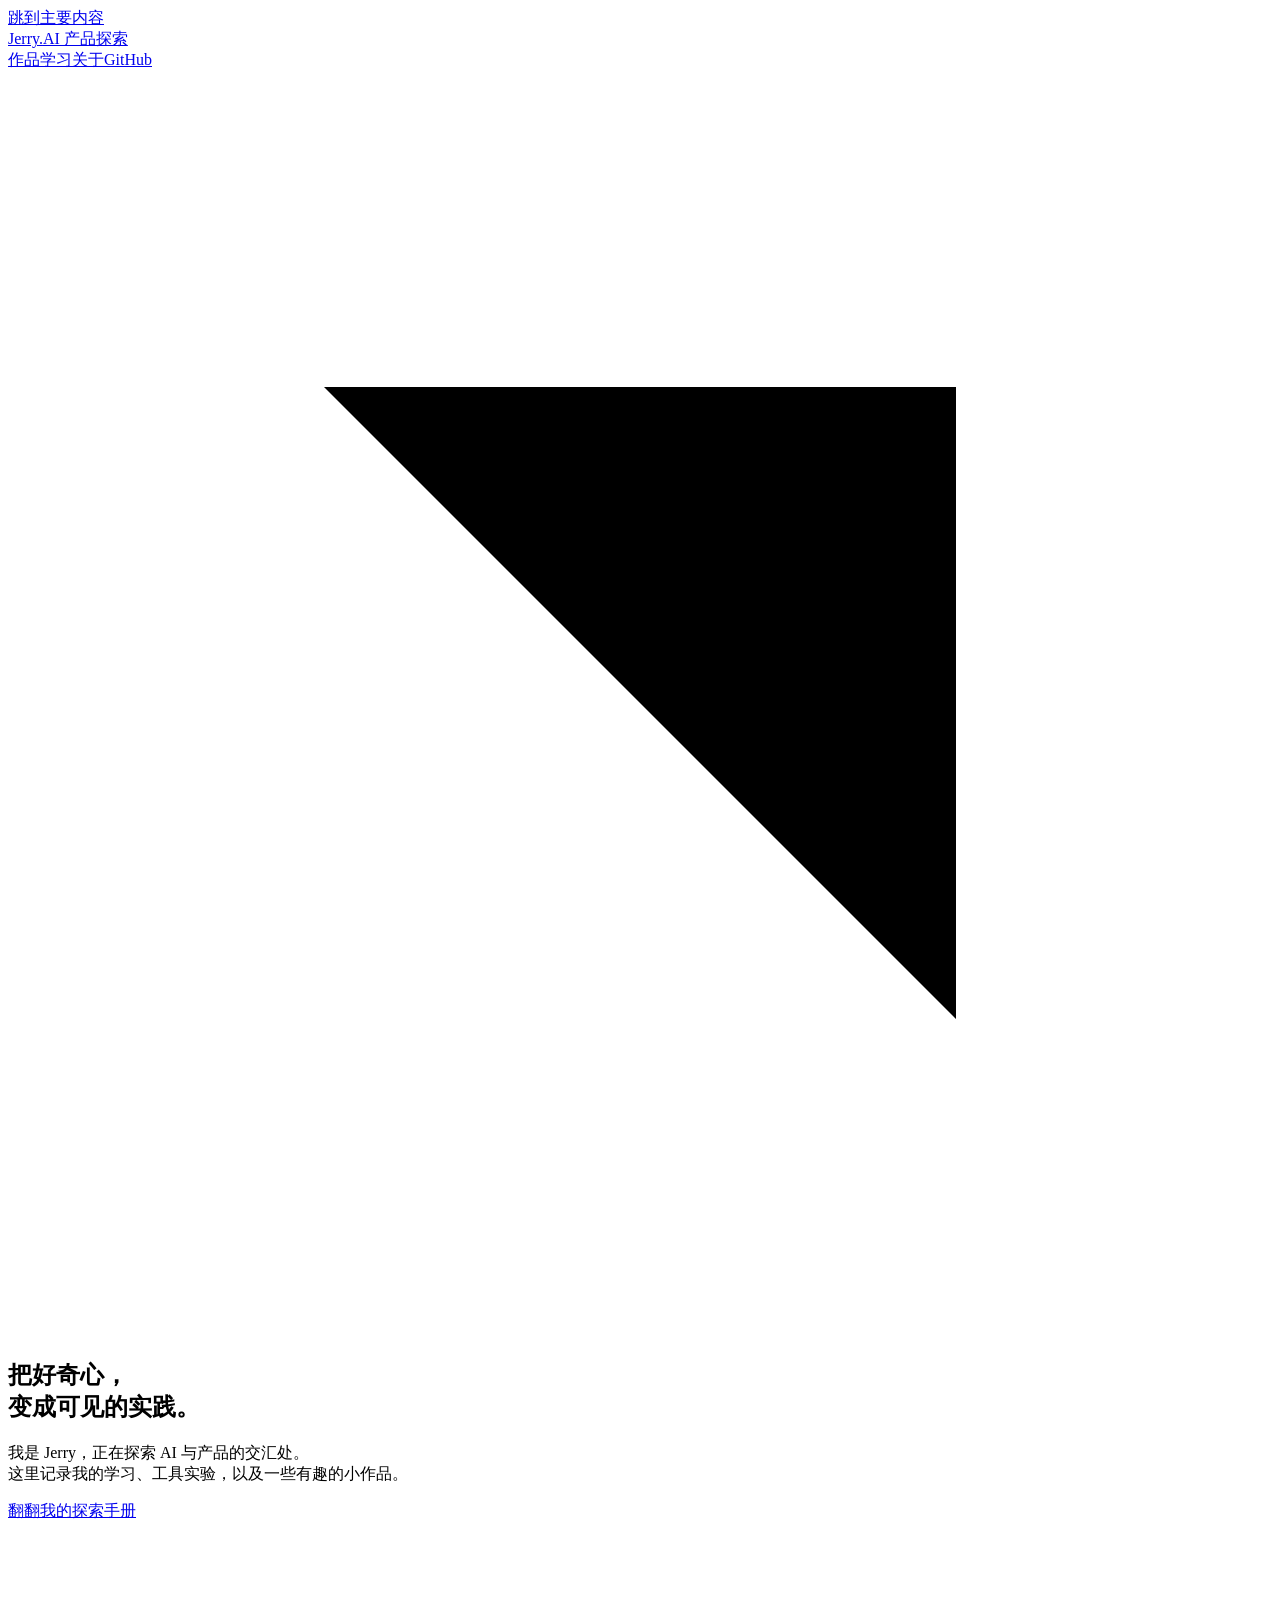
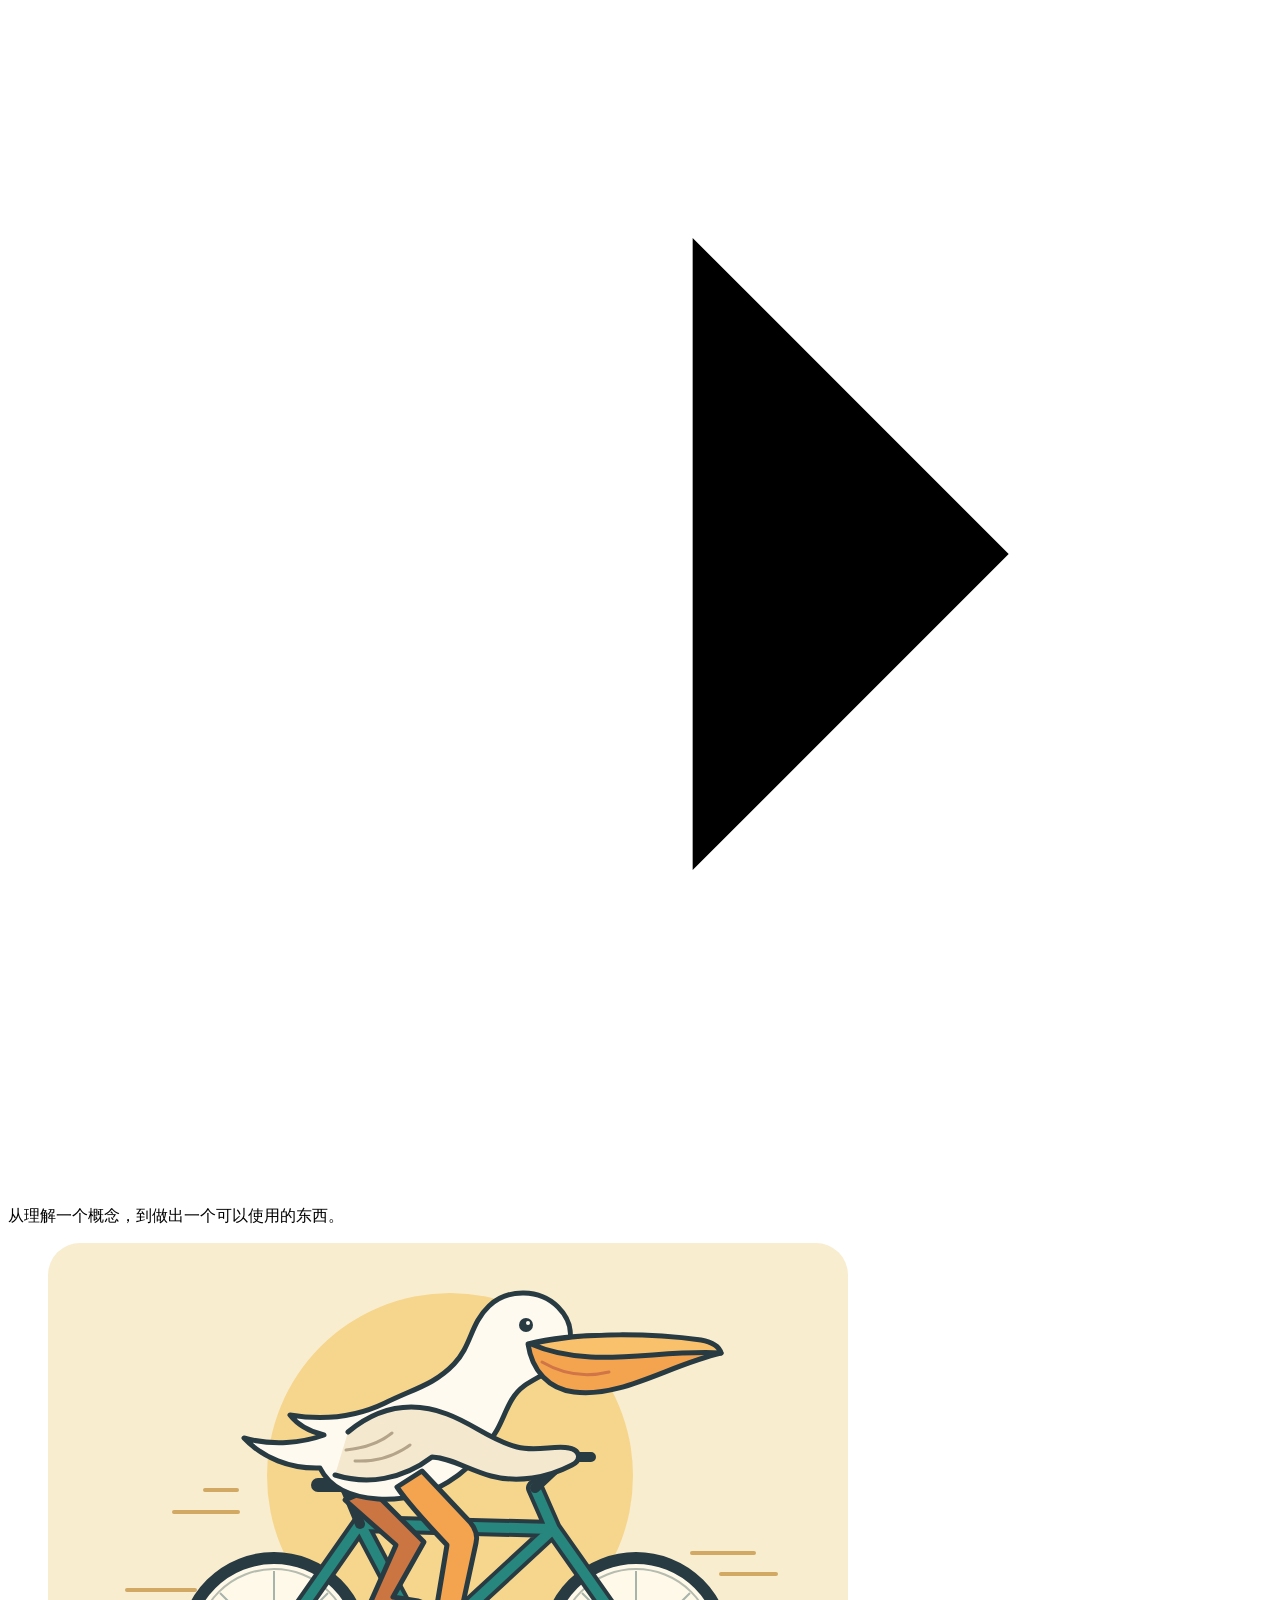
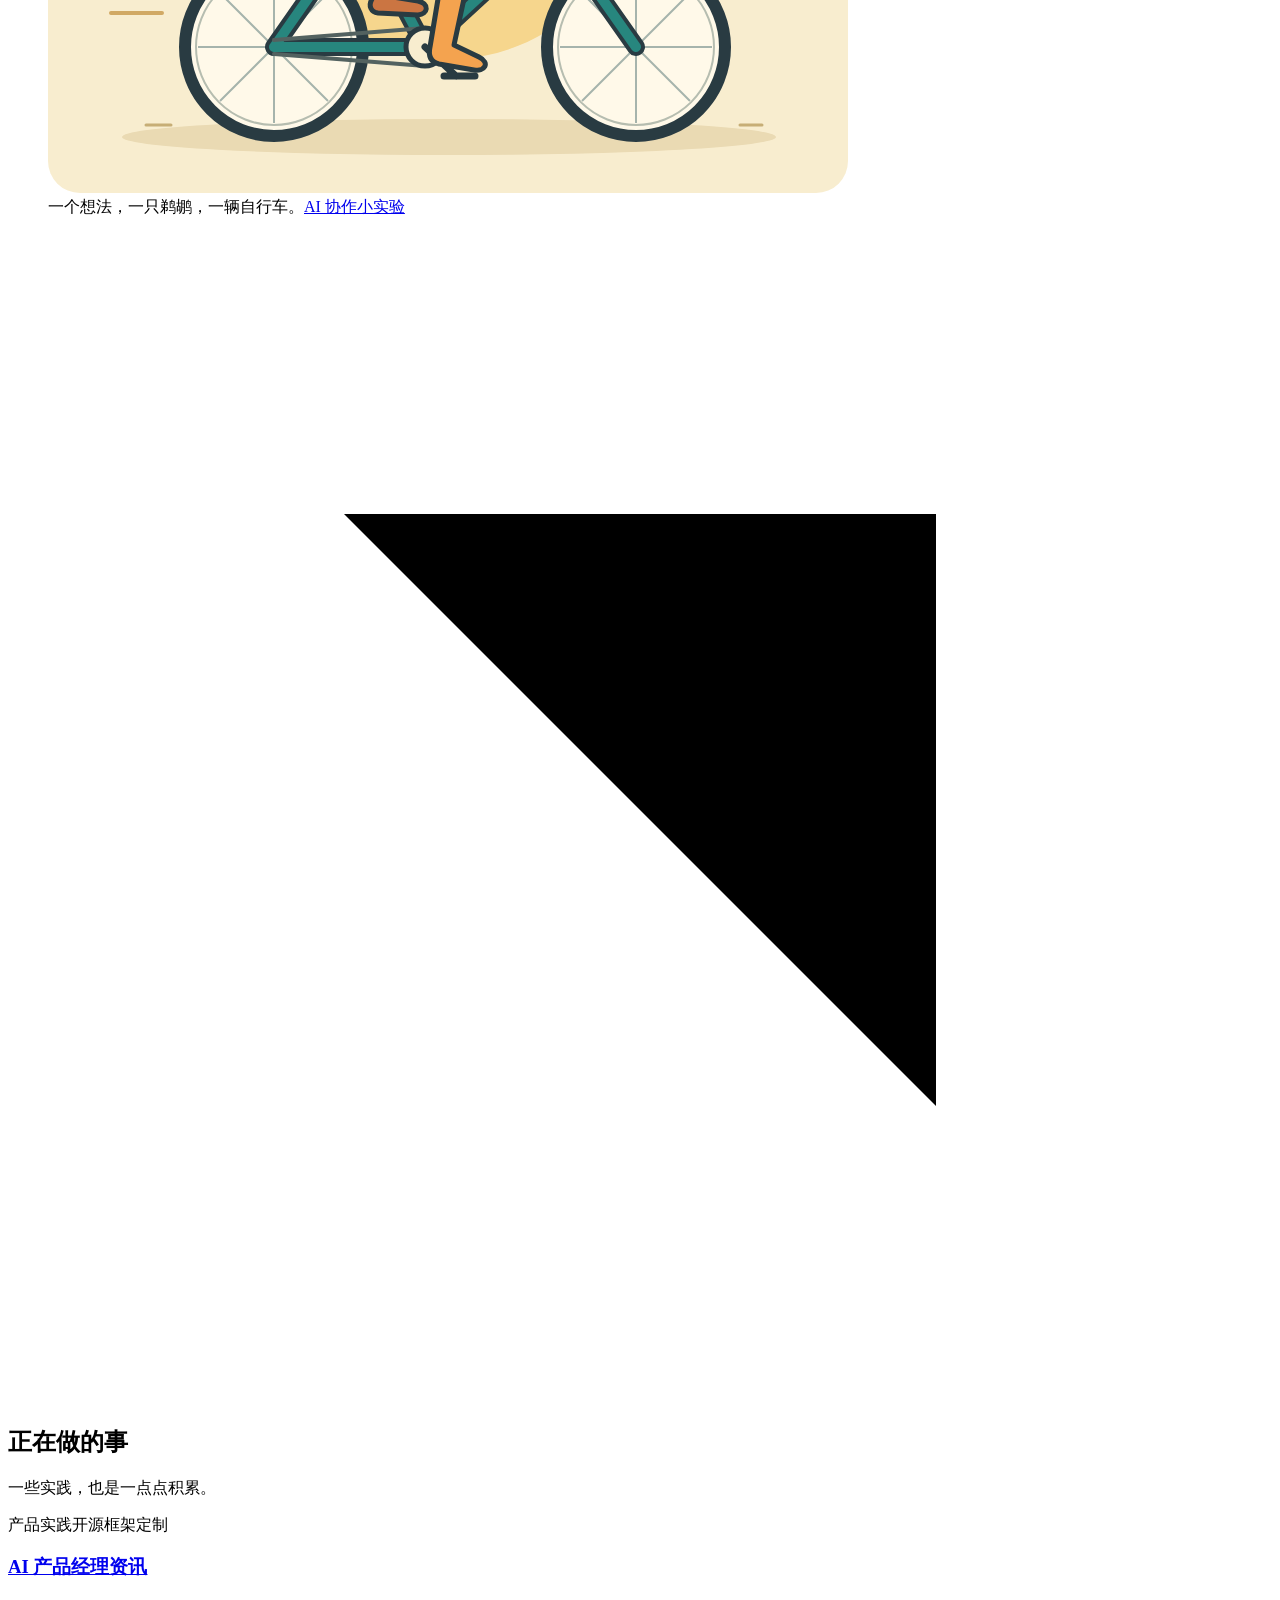
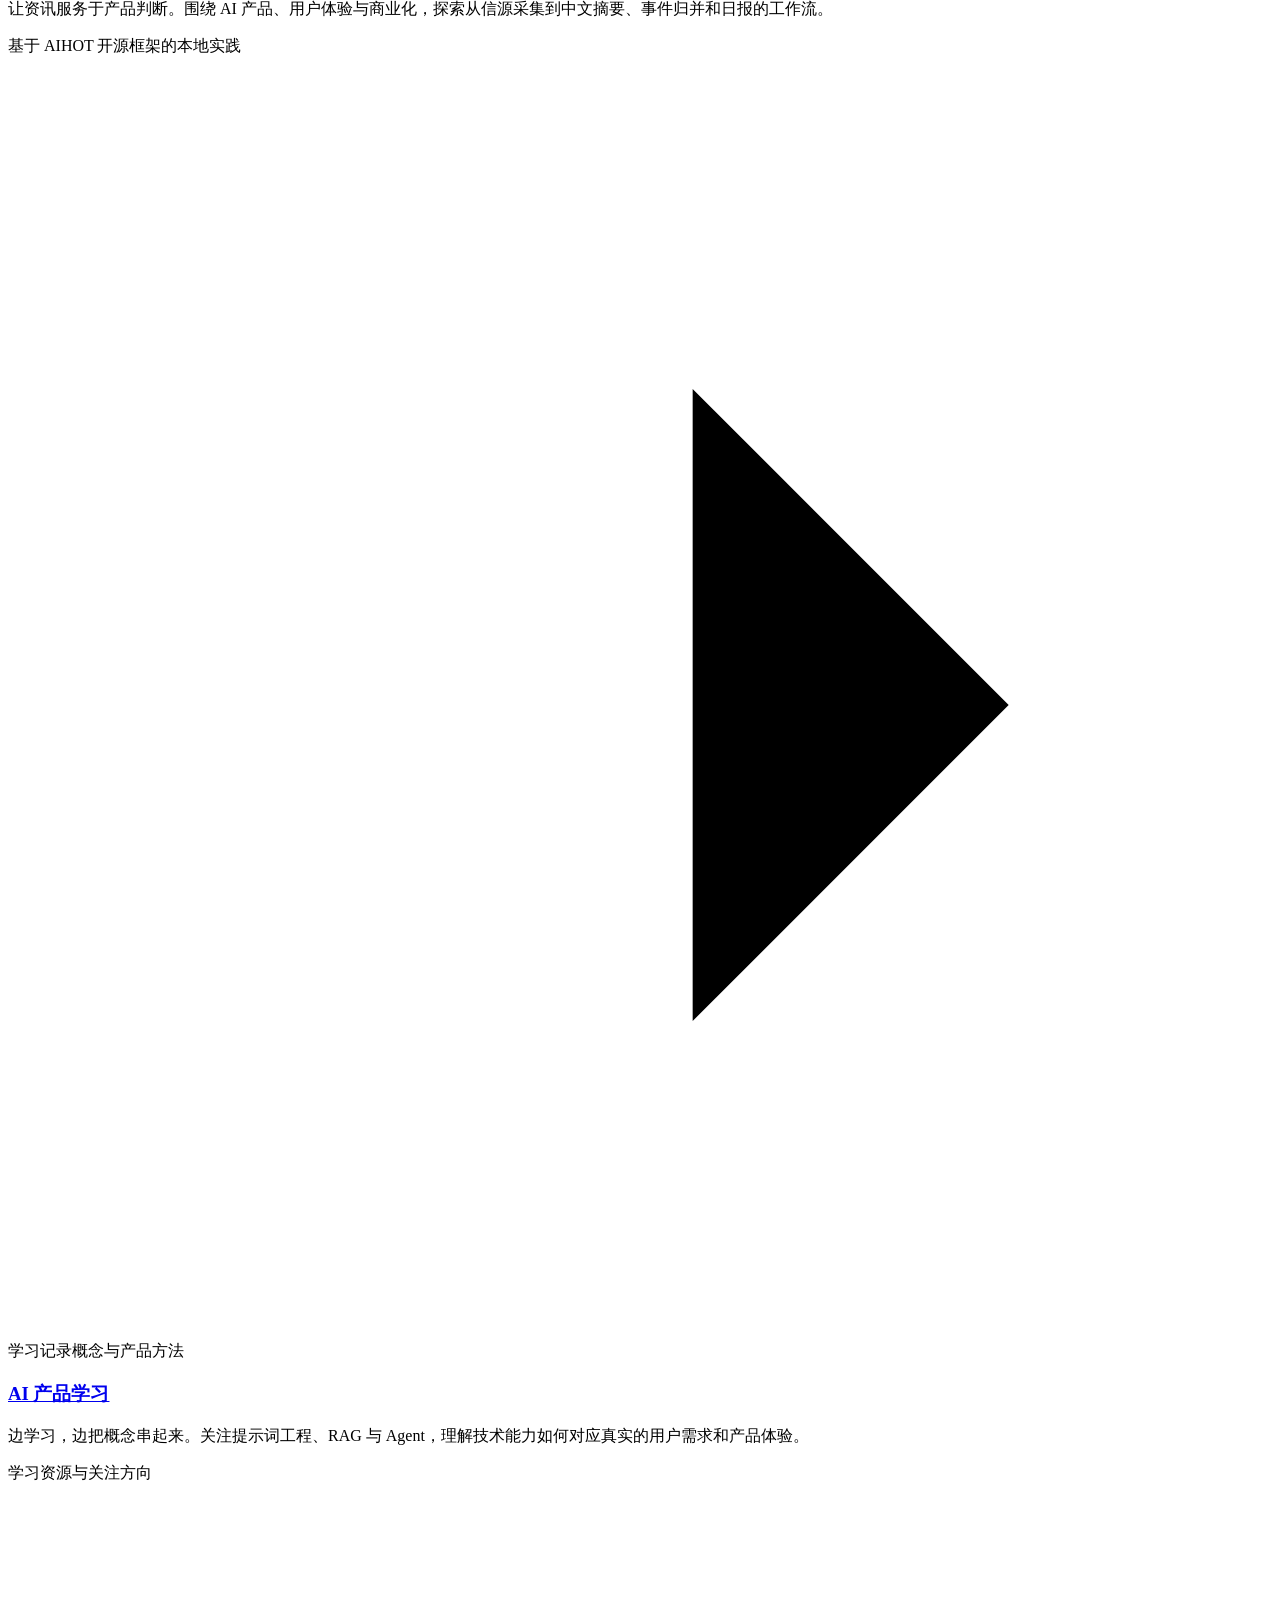
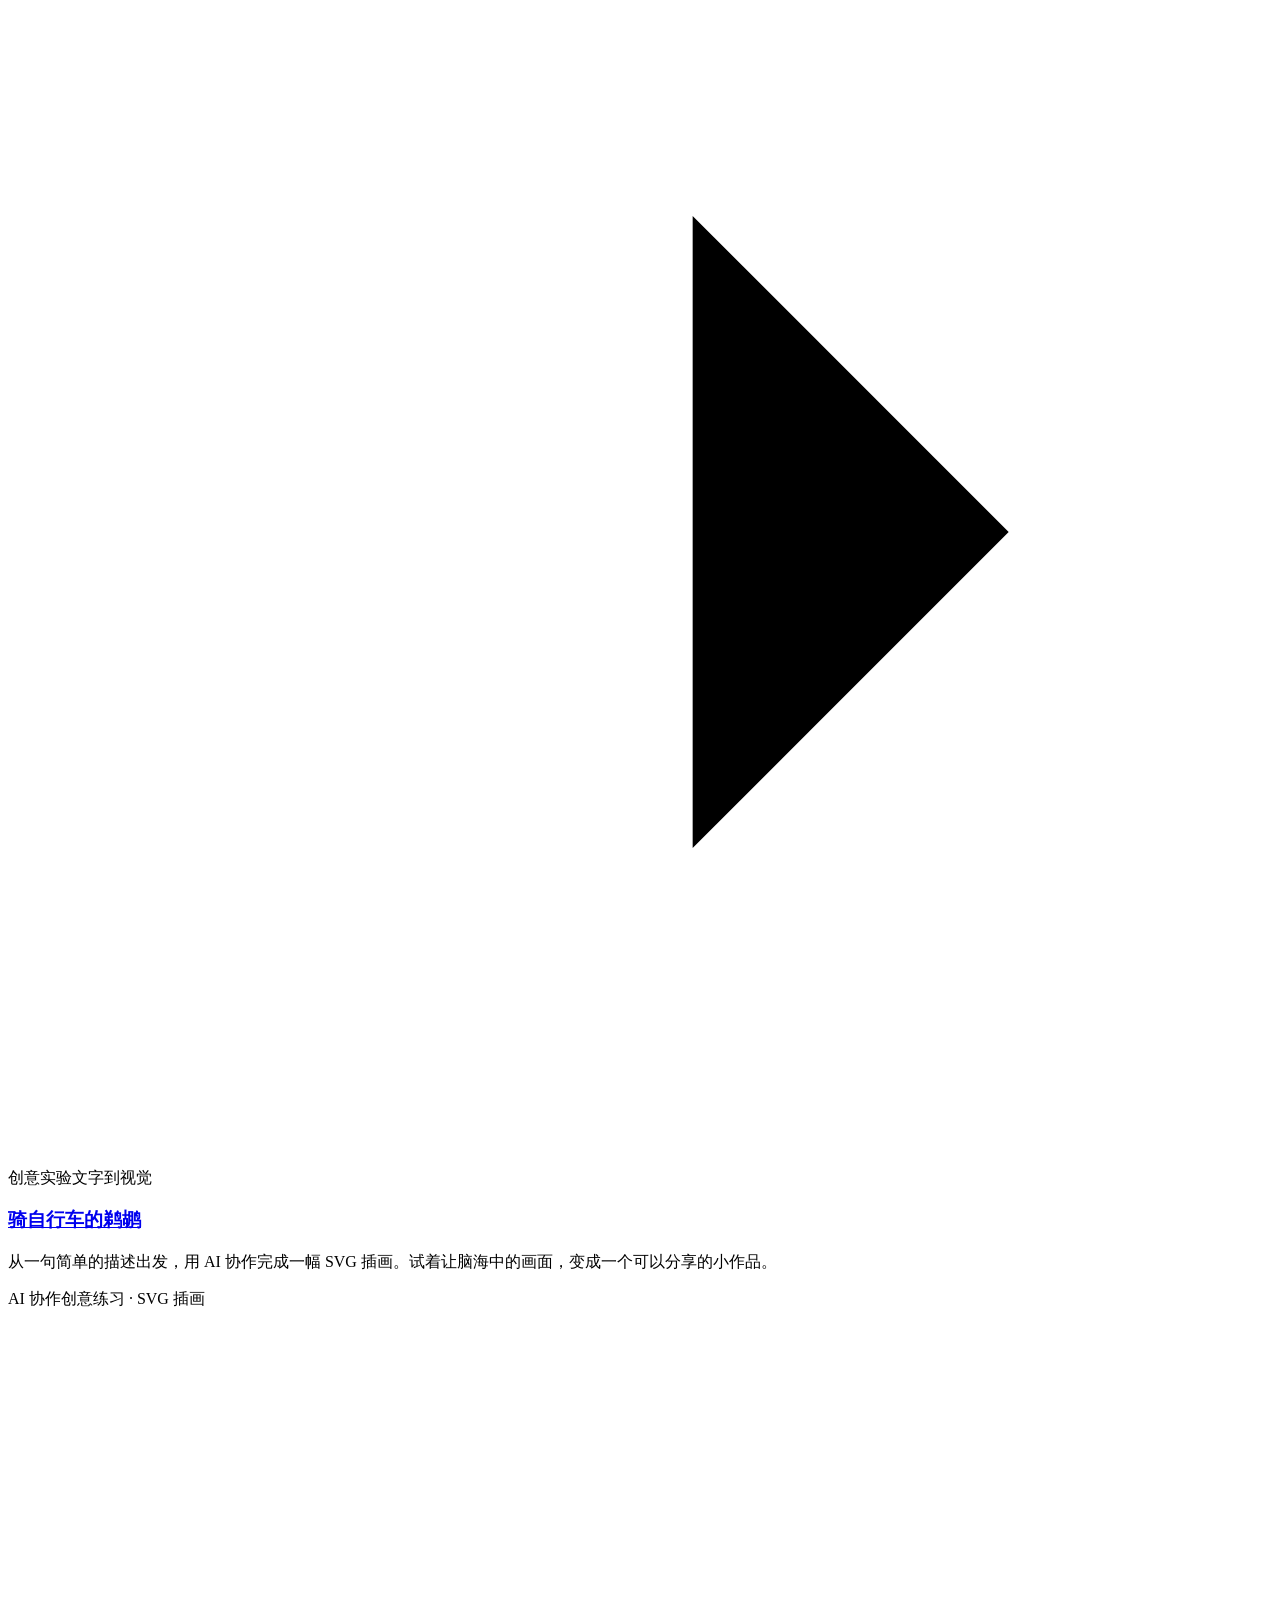
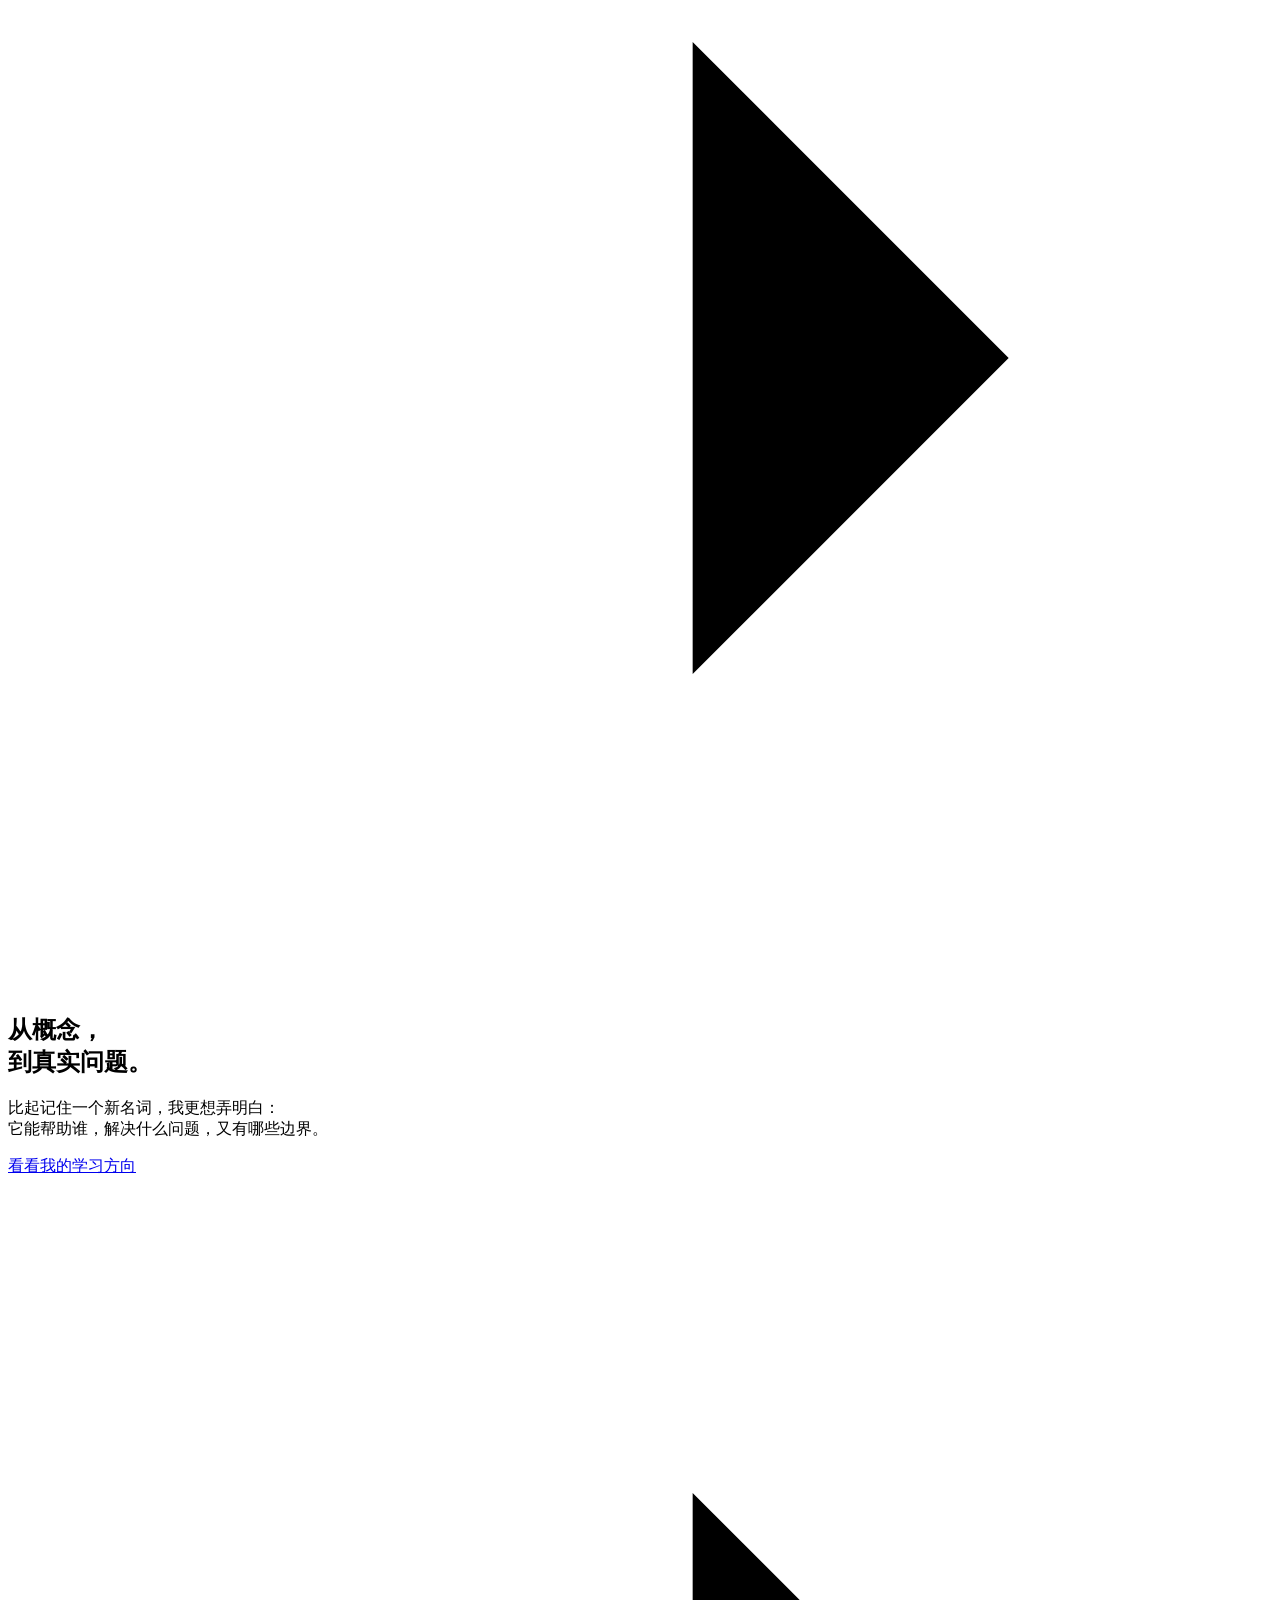
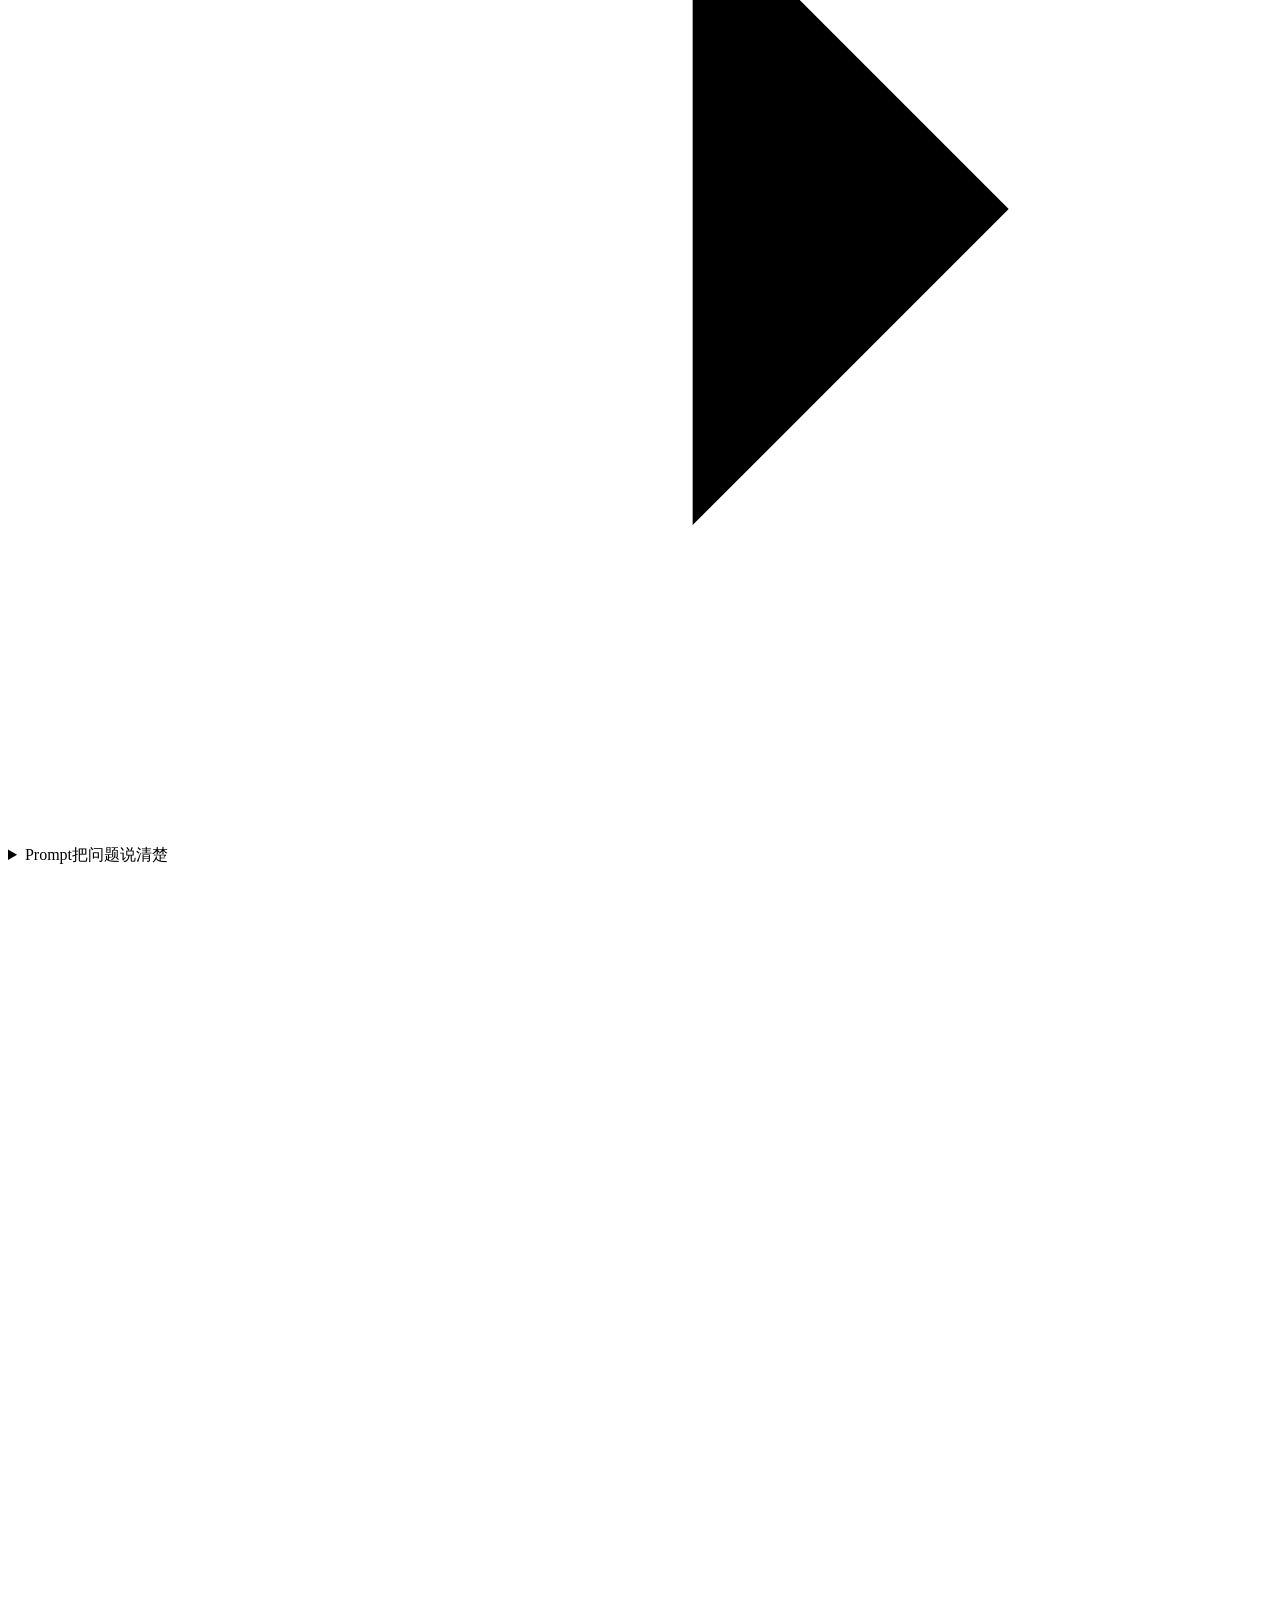
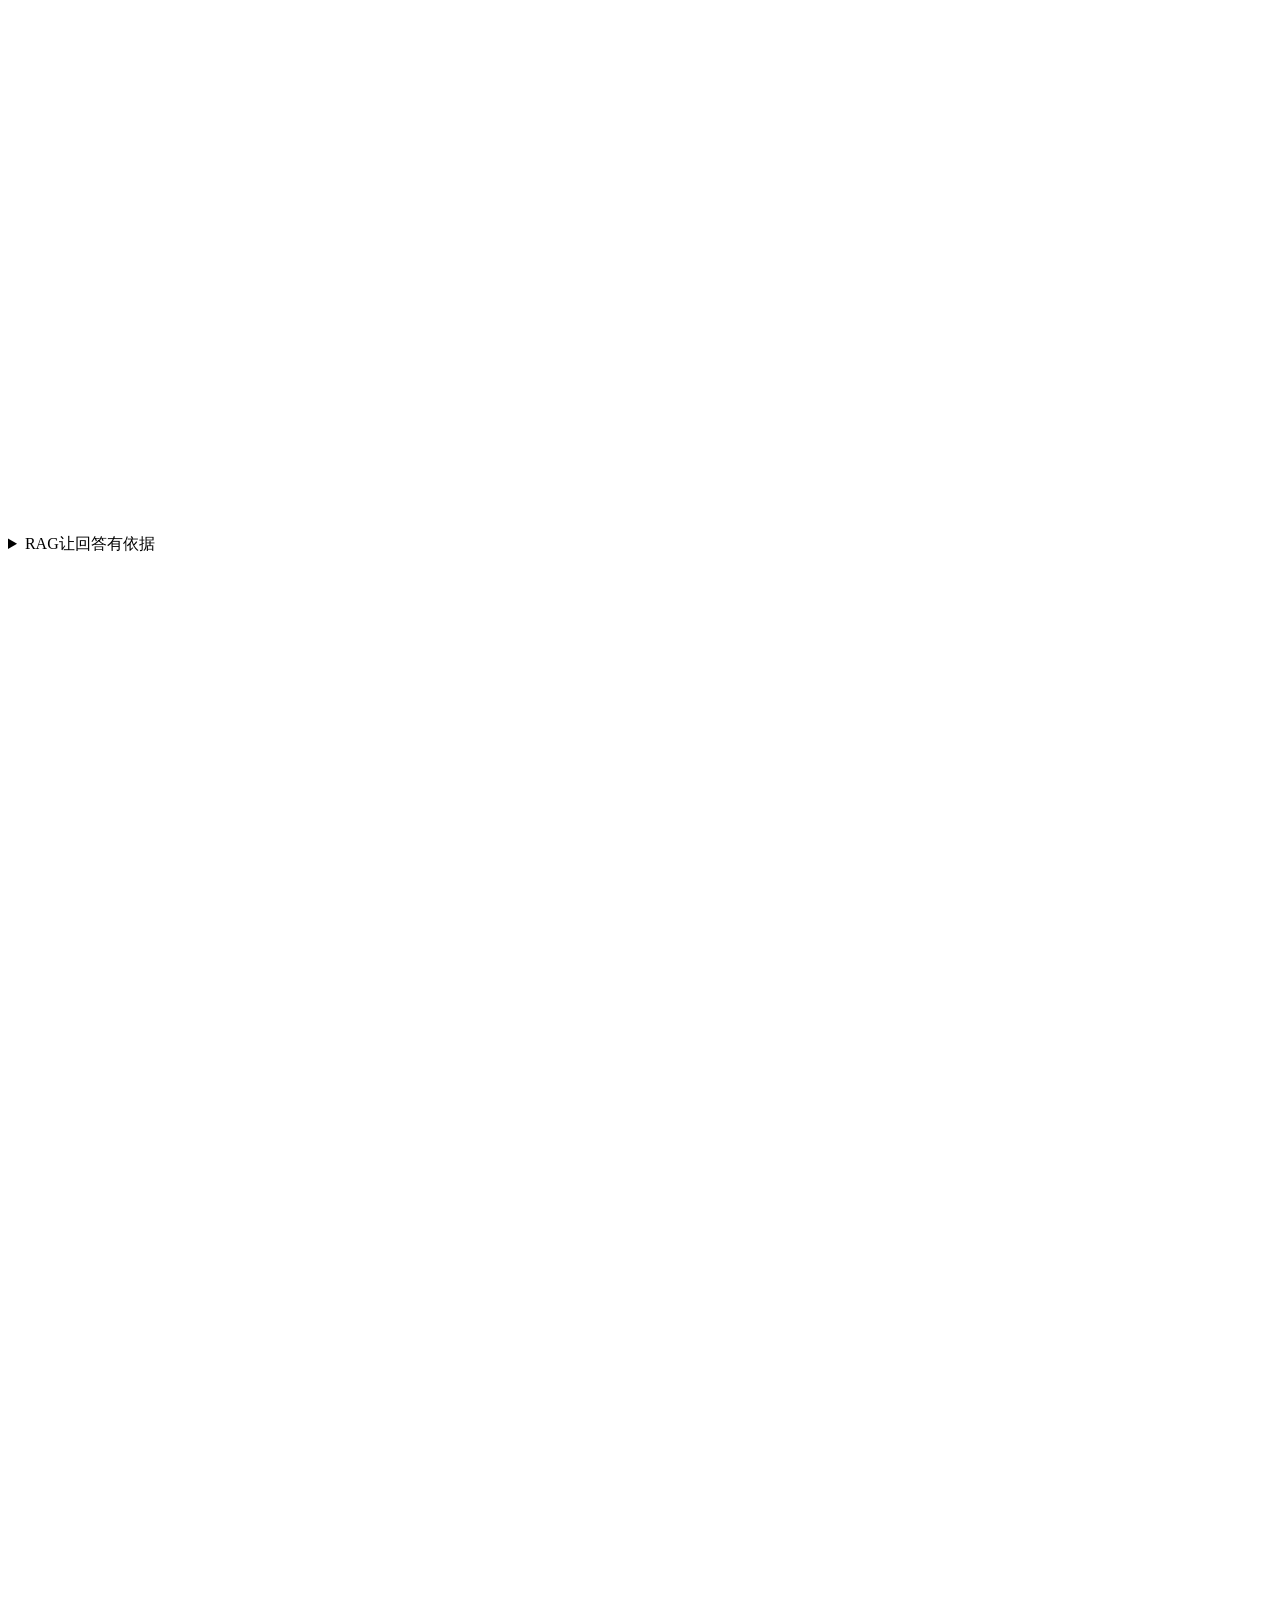
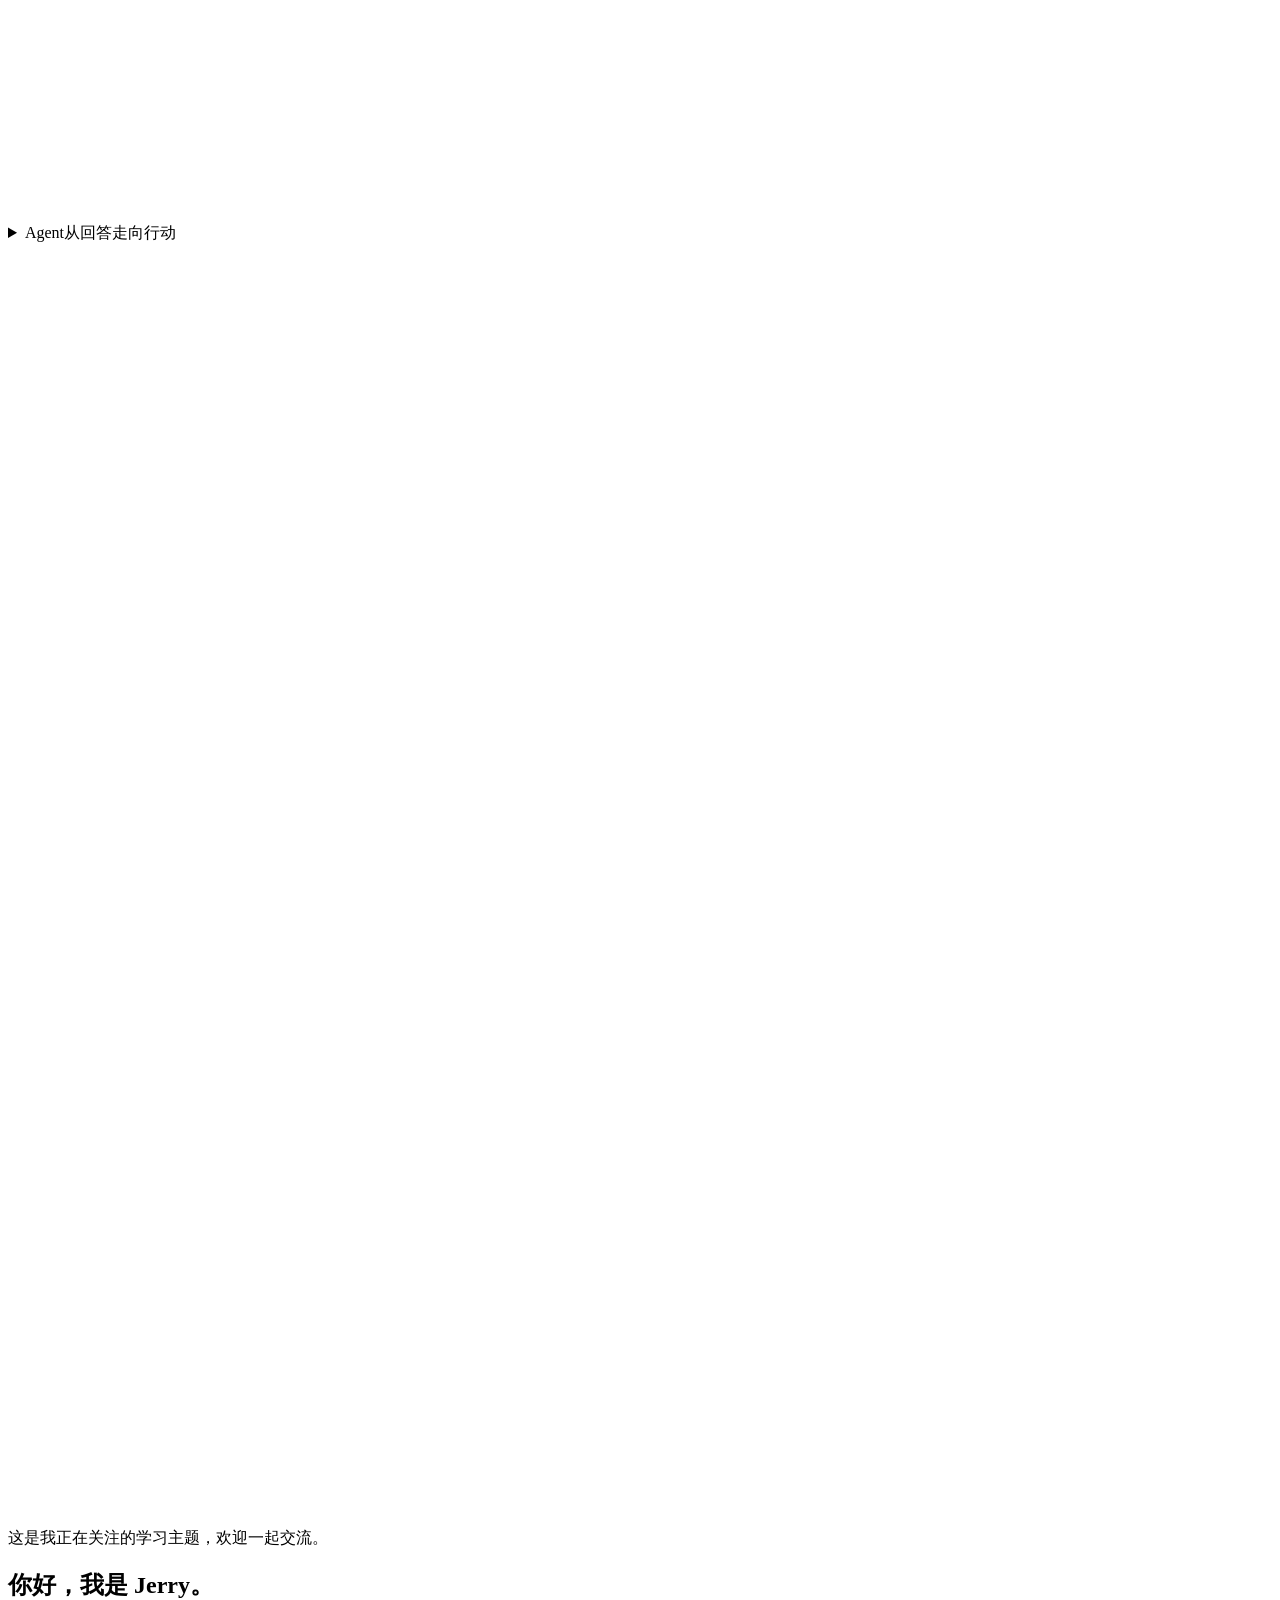
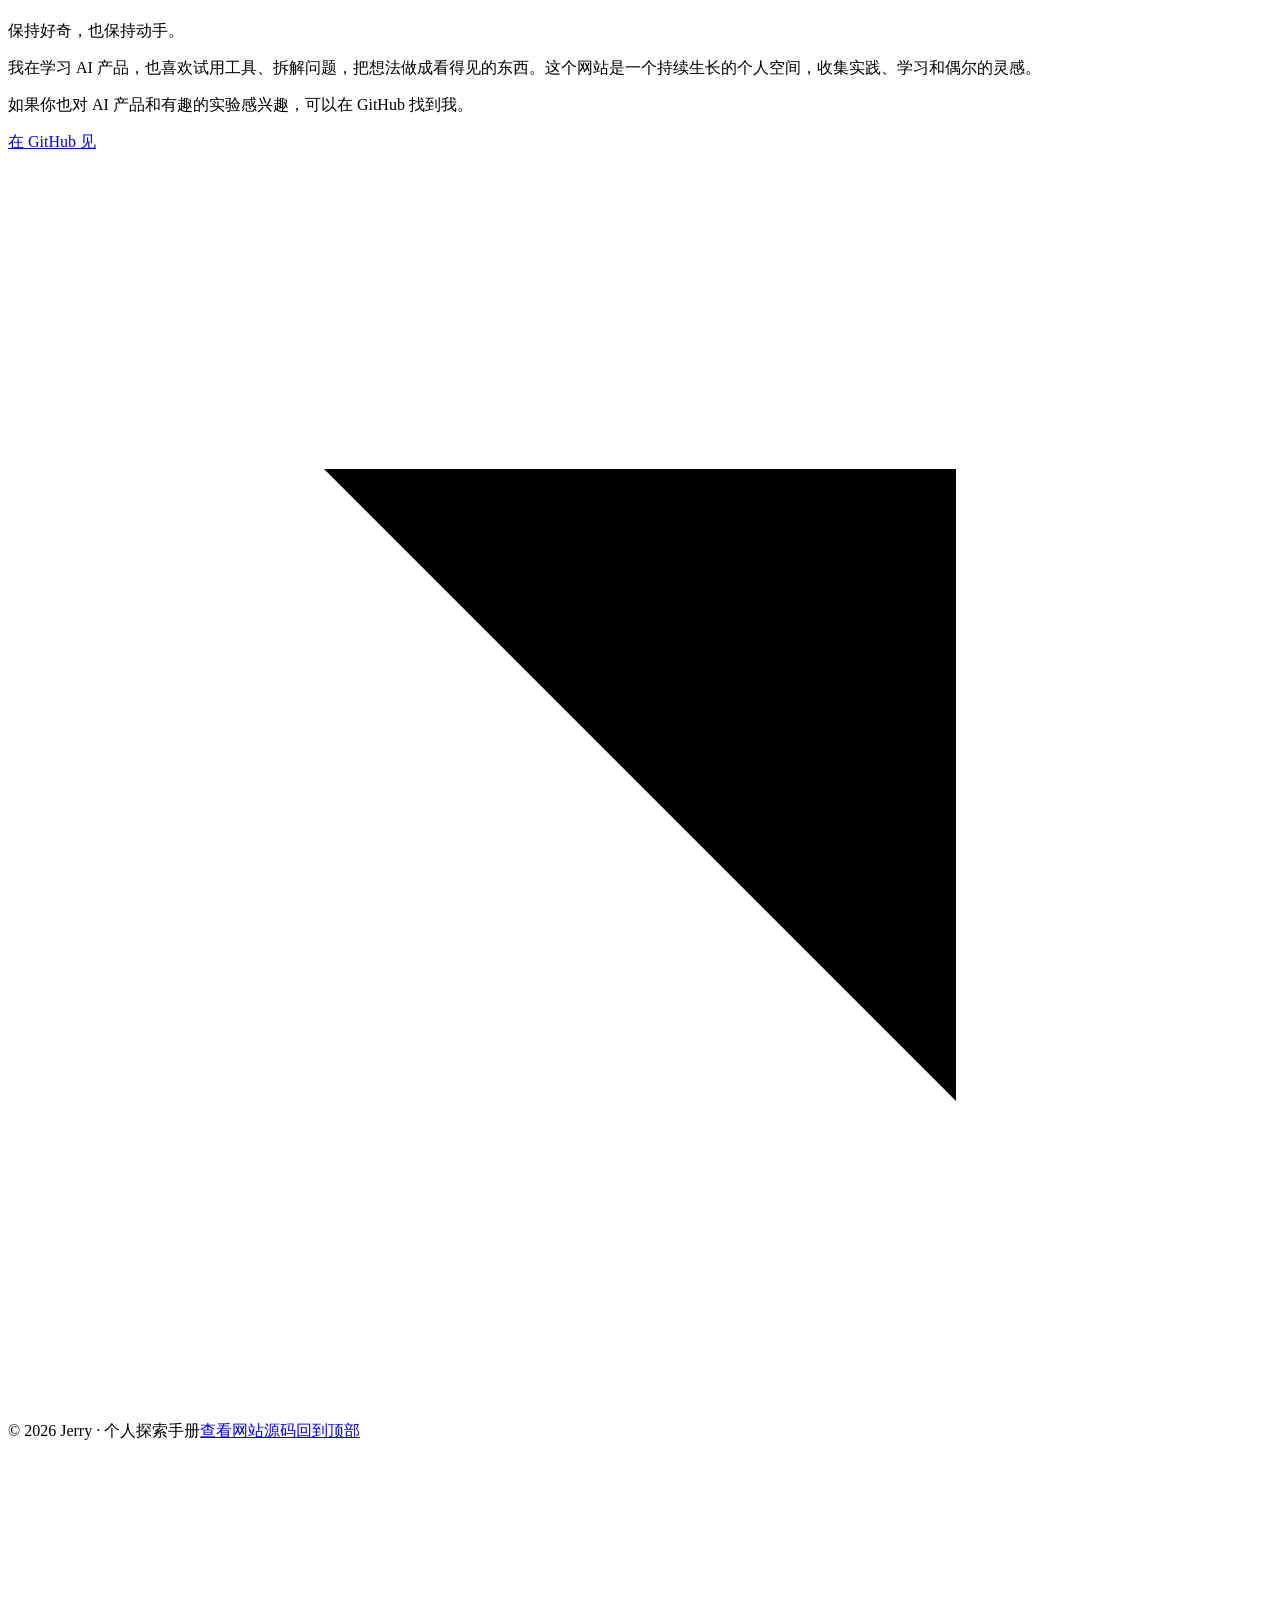
==== docs/index.html @ 2a6e1394 "Add personal website homepage This file contains the HTML structure for Jerry's personal exploration" ====
<!doctype html>
<html lang="zh-CN">
<head>
  <meta charset="utf-8">
  <meta name="viewport" content="width=device-width, initial-scale=1">
  <meta name="description" content="Jerry 的个人探索手册：AI 产品学习、基于开源项目的资讯实践，以及把想法变成作品的创意实验。">
  <meta name="theme-color" content="#f5f3ea">
  <meta property="og:title" content="Jerry · AI 产品探索">
  <meta property="og:description" content="把好奇心，变成可见的实践。AI 产品学习、工具实验和小作品。">
  <meta property="og:type" content="website">
  <title>Jerry · AI 产品探索</title>
  <link rel="icon" href="assets/favicon.svg" type="image/svg+xml">
  <link rel="preload" href="assets/noto-serif-sc-headings.ttf" as="font" type="font/ttf" crossorigin>
  <link rel="stylesheet" href="styles.css">
  <script src="app.js" defer></script>
</head>
<body>
  <a class="skip-link" href="#main">跳到主要内容</a>
  <header class="site-header wrap">
    <a class="brand" href="./" aria-label="Jerry，返回首页"><span class="brand-name">Jerry<span class="brand-dot">.</span></span><span class="brand-description">AI 产品探索</span></a>
    <nav aria-label="主导航"><a href="#work">作品</a><a href="#learning">学习</a><a href="#about">关于</a><a class="nav-external" href="https://github.com/wanghaojie127-coder" target="_blank" rel="noopener noreferrer">GitHub <svg viewBox="0 0 24 24" aria-hidden="true"><path d="M6 18 18 6M6 6h12v12"/></svg></a></nav>
  </header>
  <main id="main">
    <section class="hero wrap" aria-labelledby="hero-title">
      <div class="hero-copy">
        <h1 id="hero-title">把好奇心，<br>变成<span class="accent">可见的实践。</span></h1>
        <p class="hero-description">我是 Jerry，正在探索 AI 与产品的交汇处。<br class="desktop-break">这里记录我的学习、工具实验，以及一些有趣的小作品。</p>
        <a class="primary-link" href="#work">翻翻我的探索手册 <svg viewBox="0 0 24 24" aria-hidden="true"><path d="M5 12h14m-6-6 6 6-6 6"/></svg></a>
        <p class="hero-note">从理解一个概念，到做出一个可以使用的东西。</p>
      </div>
      <figure class="hero-art">
        <a href="projects/pelican.html" aria-label="查看骑自行车的鹈鹕创意实验"><img src="assets/pelican-on-a-bike.svg" alt="一只白鹈鹕骑着青绿色自行车，橙色长喙迎向前方" width="800" height="550" fetchpriority="high"></a>
        <figcaption><span>一个想法，一只鹈鹕，一辆自行车。</span><a href="projects/pelican.html">AI 协作小实验 <svg viewBox="0 0 24 24" aria-hidden="true"><path d="M6 18 18 6M6 6h12v12"/></svg></a></figcaption>
      </figure>
    </section>

    <section id="work" class="work-section wrap" aria-labelledby="work-title">
      <div class="section-heading"><h2 id="work-title">正在做的事</h2><p>一些实践，也是一点点积累。</p></div>
      <div class="work-toolbar" hidden>
        <div class="filters" role="group" aria-label="按内容类型筛选"><button type="button" data-filter="all" aria-pressed="true">全部</button><button type="button" data-filter="product" aria-pressed="false">产品实践</button><button type="button" data-filter="learning" aria-pressed="false">学习记录</button><button type="button" data-filter="creative" aria-pressed="false">创意实验</button></div>
        <p id="filter-status" class="filter-status" aria-live="polite" aria-atomic="true">3 项探索</p>
      </div>
      <div class="project-list">
        <article class="project" data-category="product">
          <div class="project-meta"><span class="category">产品实践</span><span>开源框架定制</span></div>
          <div class="project-copy"><h3><a href="projects/ai-news.html">AI 产品经理资讯</a></h3><p>让资讯服务于产品判断。围绕 AI 产品、用户体验与商业化，探索从信源采集到中文摘要、事件归并和日报的工作流。</p><p class="project-credit">基于 AIHOT 开源框架的本地实践</p></div>
          <a class="project-open" href="projects/ai-news.html" aria-label="阅读 AI 产品经理资讯项目详情"><svg viewBox="0 0 24 24" aria-hidden="true"><path d="M5 12h14m-6-6 6 6-6 6"/></svg></a>
        </article>
        <article class="project" data-category="learning">
          <div class="project-meta"><span class="category">学习记录</span><span>概念与产品方法</span></div>
          <div class="project-copy"><h3><a href="projects/ai-learning.html">AI 产品学习</a></h3><p>边学习，边把概念串起来。关注提示词工程、RAG 与 Agent，理解技术能力如何对应真实的用户需求和产品体验。</p><p class="project-credit">学习资源与关注方向</p></div>
          <a class="project-open" href="projects/ai-learning.html" aria-label="阅读 AI 产品学习详情"><svg viewBox="0 0 24 24" aria-hidden="true"><path d="M5 12h14m-6-6 6 6-6 6"/></svg></a>
        </article>
        <article class="project" data-category="creative">
          <div class="project-meta"><span class="category">创意实验</span><span>文字到视觉</span></div>
          <div class="project-copy"><h3><a href="projects/pelican.html">骑自行车的鹈鹕</a></h3><p>从一句简单的描述出发，用 AI 协作完成一幅 SVG 插画。试着让脑海中的画面，变成一个可以分享的小作品。</p><p class="project-credit">AI 协作创意练习 · SVG 插画</p></div>
          <a class="project-open" href="projects/pelican.html" aria-label="查看骑自行车的鹈鹕插画"><svg viewBox="0 0 24 24" aria-hidden="true"><path d="M5 12h14m-6-6 6 6-6 6"/></svg></a>
        </article>
      </div>
    </section>

    <section id="learning" class="learning-section wrap" aria-labelledby="learning-title">
      <div class="learning-intro"><h2 id="learning-title">从概念，<br>到真实问题。</h2><p>比起记住一个新名词，我更想弄明白：<br>它能帮助谁，解决什么问题，又有哪些边界。</p><a class="text-link" href="projects/ai-learning.html">看看我的学习方向 <svg viewBox="0 0 24 24" aria-hidden="true"><path d="M5 12h14m-6-6 6 6-6 6"/></svg></a></div>
      <div class="learning-topics">
        <details><summary><span>Prompt</span><span>把问题说清楚</span><svg viewBox="0 0 24 24" aria-hidden="true"><path d="M12 5v14M5 12h14"/></svg></summary><p>关注怎样表达任务、补充上下文、定义输出，让一次提问更接近真正想解决的问题。</p></details>
        <details><summary><span>RAG</span><span>让回答有依据</span><svg viewBox="0 0 24 24" aria-hidden="true"><path d="M12 5v14M5 12h14"/></svg></summary><p>关注外部知识如何被检索和使用，以及资料质量、来源呈现与回答可信度之间的关系。</p></details>
        <details><summary><span>Agent</span><span>从回答走向行动</span><svg viewBox="0 0 24 24" aria-hidden="true"><path d="M12 5v14M5 12h14"/></svg></summary><p>关注 AI 如何围绕目标使用工具、推进任务，也关心用户在什么时候需要参与和确认。</p></details>
        <p class="learning-footnote">这是我正在关注的学习主题，欢迎一起交流。</p>
      </div>
    </section>

    <section id="about" class="about-section" aria-labelledby="about-title"><div class="wrap about-layout">
      <div><h2 id="about-title">你好，我是 Jerry<span>。</span></h2><p class="about-lead">保持好奇，也保持动手。</p></div>
      <div class="about-copy"><p>我在学习 AI 产品，也喜欢试用工具、拆解问题，把想法做成看得见的东西。这个网站是一个持续生长的个人空间，收集实践、学习和偶尔的灵感。</p><p>如果你也对 AI 产品和有趣的实验感兴趣，可以在 GitHub 找到我。</p><a class="light-link" href="https://github.com/wanghaojie127-coder" target="_blank" rel="noopener noreferrer">在 GitHub 见 <svg viewBox="0 0 24 24" aria-hidden="true"><path d="M6 18 18 6M6 6h12v12"/></svg></a></div>
    </div></section>
  </main>
  <footer class="site-footer wrap"><span>© 2026 Jerry · 个人探索手册</span><a href="https://github.com/wanghaojie127-coder/jerry-personal-site" target="_blank" rel="noopener noreferrer">查看网站源码</a><a href="#">回到顶部 <svg viewBox="0 0 24 24" aria-hidden="true"><path d="M12 19V5m-6 6 6-6 6 6"/></svg></a></footer>
</body>
</html>
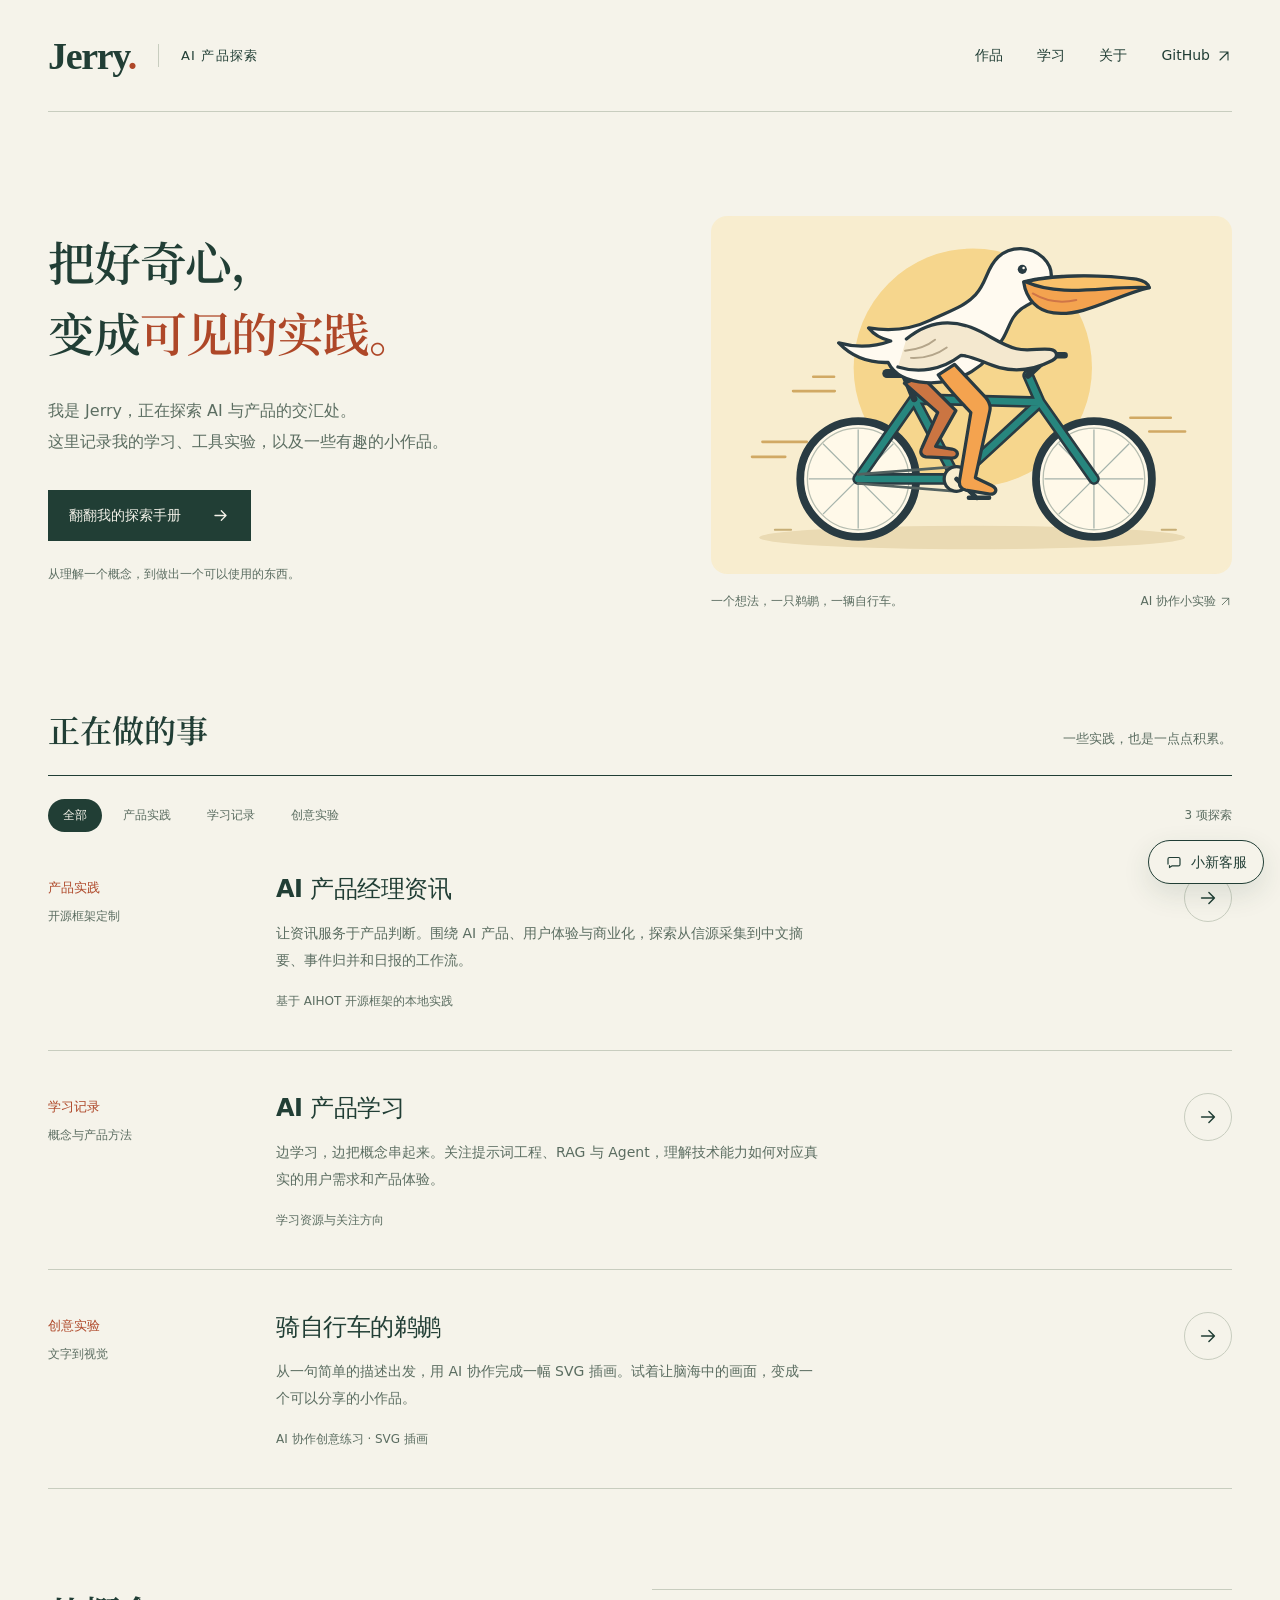
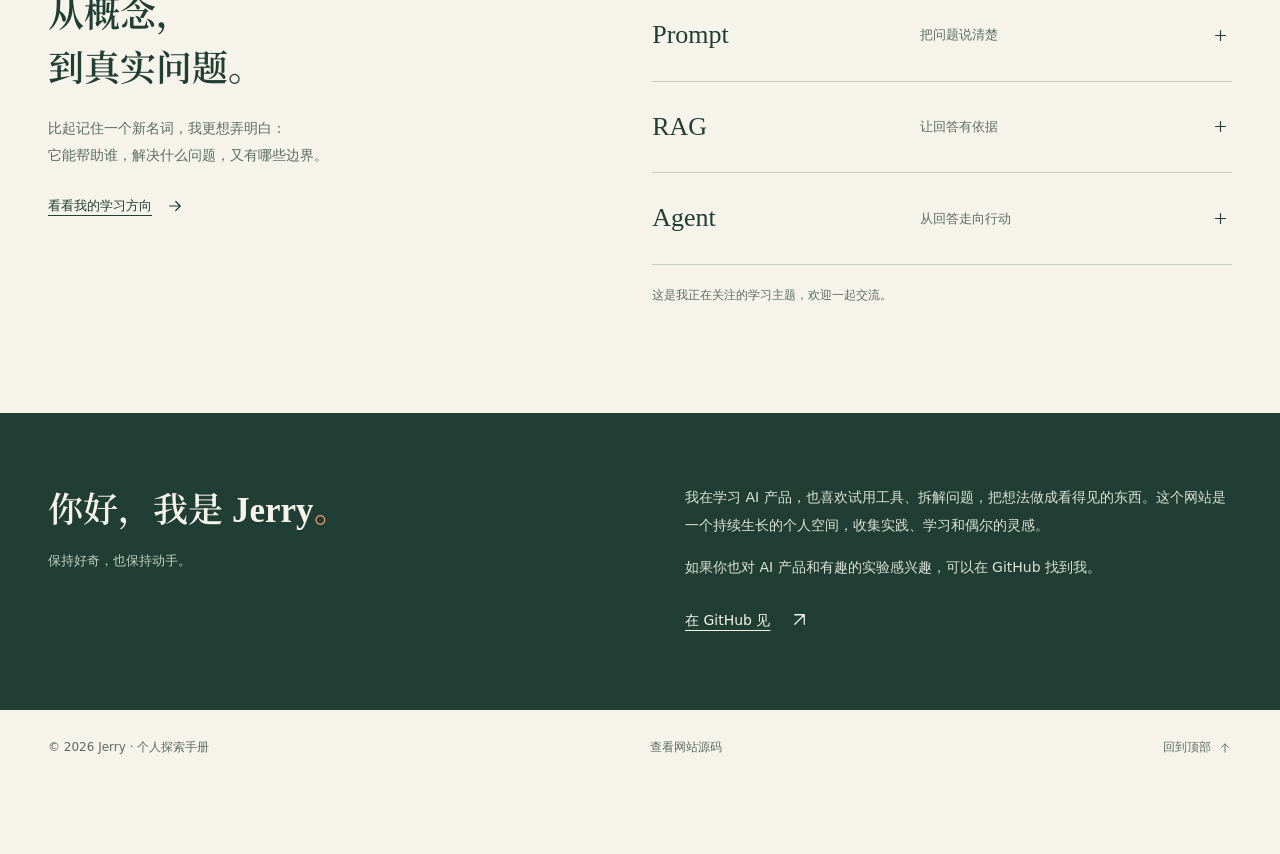
==== commit 4f8a9959: "Add the published Dify chat as a floating 小新客服 entry. The site embeds only the public chatbot URL, l" ====
--- a/docs/index.html
+++ b/docs/index.html
@@ -13,6 +13,8 @@
   <link rel="preload" href="assets/noto-serif-sc-headings.ttf" as="font" type="font/ttf" crossorigin>
   <link rel="stylesheet" href="styles.css">
   <script src="app.js" defer></script>
+  <script src="dify-chat.config.js" defer></script>
+  <script src="shin-chat.js" defer></script>
 </head>
 <body>
   <a class="skip-link" href="#main">跳到主要内容</a>
--- a/docs/styles.css
+++ b/docs/styles.css
@@ -0,0 +1,42 @@
+@font-face{font-family:"Noto Serif Headings";src:url("assets/noto-serif-sc-headings.ttf") format("truetype");font-style:normal;font-weight:600;font-display:swap}
+:root{--paper:#f5f3ea;--ink:#213e35;--muted:#5b6d61;--rule:#c8cdbf;--accent:#ae4728;--accent-light:#eb9f72;--art:#f8edcf;--serif:"Noto Serif Headings","Songti SC","Noto Serif CJK SC",serif;--sans:"PingFang SC","Microsoft YaHei",system-ui,sans-serif;--ease:cubic-bezier(.16,1,.3,1)}
+*{box-sizing:border-box}html{scroll-behavior:smooth;scroll-padding-top:32px;scrollbar-color:var(--muted) var(--paper)}body{margin:0;background:var(--paper);color:var(--ink);font-family:var(--sans);font-size:16px;line-height:1.8;-webkit-font-smoothing:antialiased}::selection{background:#e8b997;color:#213e35}a{color:inherit;text-decoration-thickness:1px;text-underline-offset:5px}a:hover{color:var(--accent)}a:focus-visible,button:focus-visible,summary:focus-visible{outline:2px solid var(--accent);outline-offset:6px;border-radius:2px}button{font:inherit;cursor:pointer}img{max-width:100%;height:auto;display:block}svg{width:22px;height:22px;fill:none;stroke:currentColor;stroke-width:1.6;stroke-linecap:round;stroke-linejoin:round;flex-shrink:0}h1,h2,h3,p,figure{margin:0}h1,h2{font-family:var(--serif);font-weight:600;line-height:1.4;text-wrap:balance}h3{font-weight:550;line-height:1.5}p{text-wrap:pretty}button,a,summary{-webkit-tap-highlight-color:transparent}.wrap{width:min(1200px,calc(100% - 96px));margin-inline:auto}.skip-link{position:absolute;z-index:5;left:24px;top:-100px;padding:12px 20px;background:var(--ink);color:var(--paper)}.skip-link:focus{top:12px}.site-header{min-height:112px;display:flex;align-items:center;justify-content:space-between;border-bottom:1px solid var(--rule);gap:24px}.brand{display:flex;align-items:center;text-decoration:none;gap:22px;white-space:nowrap}.brand-name{font-family:Georgia,"Times New Roman",serif;font-size:38px;font-weight:bold;letter-spacing:-.035em;line-height:1}.brand-dot{color:var(--accent)}.brand-description{border-left:1px solid var(--rule);padding-left:22px;font-size:13px;letter-spacing:.09em}.site-header nav{display:flex;gap:34px;align-items:center;font-size:14px}.site-header nav a{text-decoration:none}.site-header nav a:hover{text-decoration:underline}.nav-external{display:inline-flex;gap:6px;align-items:center}.nav-external svg{width:16px;height:16px}.hero{display:grid;grid-template-columns:1.17fr 1fr;gap:54px;align-items:center;padding-block:86px 94px}.hero h1{font-size:clamp(34px,3.65vw,52px);letter-spacing:-.025em;line-height:1.52;white-space:nowrap}.accent{color:var(--accent)}.hero-description{margin-top:28px;color:var(--muted);font-size:16px;line-height:1.95}.primary-link{display:inline-flex;align-items:center;gap:30px;margin-top:32px;background:var(--ink);color:var(--paper);padding:13px 21px;text-decoration:none;font-size:14px}.primary-link:hover{background:#335747;color:var(--paper)}.primary-link svg{width:19px;height:19px}.hero-note{font-size:12px;color:var(--muted);margin-top:23px}.hero-art{padding-top:18px;animation:arrive 700ms var(--ease) both}.hero-art>a{display:block;background:var(--art);border-radius:16px}.hero-art img{width:100%;border-radius:16px}.hero-art figcaption{margin-top:17px;font-size:12px;color:var(--muted);display:flex;align-items:center;justify-content:space-between;gap:10px}.hero-art figcaption a{display:inline-flex;align-items:center;gap:3px;text-decoration:none;white-space:nowrap}.hero-art figcaption svg{width:13px;height:13px}.section-heading{display:flex;align-items:baseline;justify-content:space-between;gap:24px;border-bottom:1px solid var(--ink);padding-bottom:24px}.section-heading h2{font-size:32px}.section-heading p{font-size:13px;color:var(--muted)}.work-toolbar{display:flex;align-items:center;justify-content:space-between;padding-top:23px;gap:18px}.work-toolbar[hidden]{display:none}.filters{display:flex;gap:6px;flex-wrap:wrap}.filters button{padding:5px 14px;border:1px solid transparent;border-radius:30px;background:none;color:var(--muted);font-size:12px;line-height:1.7}.filters button:hover{color:var(--ink);border-color:var(--rule)}.filters button[aria-pressed=true]{background:var(--ink);color:var(--paper)}.filter-status{font-size:12px;color:var(--muted);white-space:nowrap;font-variant-numeric:tabular-nums}.project{display:grid;grid-template-columns:190px minmax(0,1fr) 64px;gap:38px;align-items:start;padding:39px 0 36px;border-bottom:1px solid var(--rule)}.project[hidden]{display:none}.project-meta{display:flex;flex-direction:column;gap:7px;color:var(--muted);font-size:12px;padding-top:5px}.category{font-size:13px;color:var(--accent)}.project h3{font-size:24px;letter-spacing:-.02em}.project h3 a{text-decoration:none}.project h3 a:hover{text-decoration:underline}.project-copy>p{font-size:14px;line-height:1.95;color:var(--muted);max-width:61ch;margin-top:13px}.project-copy .project-credit{font-size:12px;margin-top:16px}.project-open{border:1px solid var(--rule);width:48px;height:48px;border-radius:50%;display:grid;place-items:center;justify-self:end;margin-top:3px;transition:background 180ms,color 180ms,border-color 180ms}.project-open:hover{border-color:var(--ink);background:var(--ink);color:var(--paper)}.learning-section{display:grid;grid-template-columns:1fr 1.15fr;gap:100px;padding-block:96px 106px}.learning-intro h2{font-size:36px;line-height:1.5}.learning-intro p{font-size:14px;line-height:1.95;margin-top:22px;color:var(--muted)}.text-link{display:inline-flex;align-items:center;gap:14px;margin-top:25px;font-size:13px}.text-link svg{width:18px;height:18px}.learning-topics{padding-top:4px}.learning-topics details{border-bottom:1px solid var(--rule)}.learning-topics details:first-child{border-top:1px solid var(--rule)}summary{cursor:pointer;list-style:none}summary::-webkit-details-marker{display:none}.learning-topics summary{display:grid;grid-template-columns:1fr 1.1fr 20px;gap:18px;align-items:center;padding-block:22px}.learning-topics summary>span:first-child{font-family:Georgia,serif;font-size:26px}.learning-topics summary>span:nth-child(2){font-size:13px;color:var(--muted)}.learning-topics summary svg{width:17px;height:17px;transition:transform 200ms var(--ease)}.learning-topics details[open] summary svg{transform:rotate(45deg)}.learning-topics details>p{font-size:14px;color:var(--muted);padding:0 36px 25px 0;line-height:1.9}.learning-footnote{font-size:12px;color:var(--muted);margin-top:20px}.about-section{background:var(--ink);color:var(--paper);padding-block:70px 76px}.about-layout{display:grid;grid-template-columns:1fr 1fr;gap:90px}.about-layout h2{font-size:35px;white-space:nowrap}.about-layout h2 span{color:var(--accent-light)}.about-lead{font-size:13px;color:#bfcfc0;margin-top:17px}.about-copy{font-size:14px;line-height:2;color:#dbe1d6}.about-copy>p+p{margin-top:14px}.light-link{display:inline-flex;gap:20px;align-items:center;margin-top:25px;color:var(--paper);font-size:14px}.light-link:hover{color:var(--accent-light)}.light-link svg{width:19px;height:19px}.site-footer{display:flex;align-items:center;justify-content:space-between;gap:20px;padding-block:27px;font-size:12px;color:var(--muted)}.site-footer a{display:inline-flex;align-items:center;gap:7px;text-decoration:none}.site-footer a:hover{text-decoration:underline}.site-footer svg{width:14px;height:14px}
+.case-header{padding-block:22px 52px}.breadcrumb{display:inline-flex;align-items:center;gap:10px;font-size:13px;color:var(--muted);text-decoration:none;margin-top:30px}.breadcrumb svg{width:16px;height:16px}.case-title{font-size:clamp(34px,5vw,58px);margin-top:32px;line-height:1.35}.case-deck{font-size:18px;color:var(--muted);max-width:45em;line-height:1.9;margin-top:26px}.case-tags{display:flex;gap:20px;flex-wrap:wrap;margin-top:26px;font-size:12px;color:var(--accent)}.case-layout{display:grid;grid-template-columns:190px minmax(0,1fr);gap:64px;padding-bottom:80px}.case-side{border-top:1px solid var(--rule);padding-top:20px;font-size:12px;color:var(--muted)}.case-side strong{display:block;color:var(--ink);font-size:13px;margin-bottom:6px}.case-body{max-width:760px}.case-body section{margin-bottom:36px}.case-body h2{font-size:27px;margin-bottom:18px}.case-body p{font-size:15px;line-height:2;color:var(--muted)}.case-body p+p{margin-top:16px}.case-body ul{padding-left:20px;color:var(--muted);font-size:15px;line-height:2}.case-body li{padding-left:4px;margin-top:10px}.workflow{display:grid;grid-template-columns:1fr 1fr;gap:0;padding:25px 28px;background:var(--ink);color:var(--paper);margin-block:28px 36px}.workflow div{padding:20px}.workflow strong{display:block;font-weight:500;font-size:20px}.workflow p{color:#c7d7c7;font-size:12px;line-height:1.85;margin-top:10px}.workflow div:nth-child(-n+2){border-bottom:1px solid #567366}.workflow div:nth-child(odd){border-right:1px solid #567366}.source-note{border-top:1px solid var(--rule);padding-top:22px;font-size:12px!important}.art-full{background:var(--art);border-radius:16px;margin-bottom:30px}.art-full img{width:100%}.art-full figcaption{font-size:12px;color:var(--muted);padding:0 24px 18px}.case-actions{display:flex;flex-wrap:wrap;gap:22px}.case-actions .text-link{margin-top:4px}.back-to-work{border-top:1px solid var(--rule);padding-block:28px 42px;font-size:13px}
+@keyframes arrive{from{opacity:.7;transform:translateY(10px)}to{opacity:1;transform:translateY(0)}}
+@media(min-width:1500px){.hero{padding-block:105px 112px}.hero h1{font-size:54px}}
+@media(max-width:1050px){.wrap{width:calc(100% - 64px)}.brand-description{display:none}.hero{gap:30px;padding-block:64px 76px;grid-template-columns:1.13fr 1fr}.hero h1{font-size:clamp(30px,3.8vw,42px)}.hero-description{font-size:14px}.hero-art figcaption{flex-direction:column;align-items:flex-start;gap:2px}.project{grid-template-columns:145px minmax(0,1fr) 48px;gap:24px}.learning-section{gap:55px}.about-layout{gap:50px}.about-layout h2{font-size:30px}.case-layout{gap:40px;grid-template-columns:150px minmax(0,1fr)}}
+@media(max-width:720px){.wrap{width:calc(100% - 40px)}.site-header{min-height:86px;gap:18px}.brand-name{font-size:32px}.site-header nav{gap:21px;font-size:12px}.nav-external{display:none!important}.hero{display:flex;flex-direction:column;gap:38px;padding-block:44px 51px;align-items:stretch}.hero h1{font-size:clamp(29px,7.4vw,47px);line-height:1.55}.hero-description{font-size:14px;margin-top:22px}.desktop-break{display:none}.primary-link{margin-top:23px;padding:12px 19px;gap:25px;font-size:13px}.hero-note{margin-top:17px;font-size:12px}.hero-art{padding-top:0;max-width:540px;width:100%;margin-inline:auto}.hero-art figcaption{flex-direction:row;align-items:center;gap:12px;font-size:12px;margin-top:12px}.hero-art figcaption svg{width:12px;height:12px}.section-heading{align-items:flex-start;gap:12px;padding-bottom:19px;flex-direction:column}.section-heading h2{font-size:28px}.section-heading p{font-size:12px}.work-toolbar{align-items:flex-start;padding-top:18px;gap:8px}.filters{gap:2px}.filters button{font-size:12px;padding:5px 10px}.filter-status{font-size:12px;padding-top:6px}.project{grid-template-columns:minmax(0,1fr) 42px;gap:12px;padding-block:27px}.project-meta{grid-column:1/-1;flex-direction:row;gap:13px;padding:0;font-size:12px}.category{font-size:12px}.project h3{font-size:21px}.project-copy>p{font-size:13px;line-height:1.9;margin-top:11px}.project-copy .project-credit{font-size:12px;margin-top:13px}.project-open{width:38px;height:38px;margin-top:2px}.project-open svg{width:18px;height:18px}.learning-section{grid-template-columns:1fr;gap:31px;padding-block:54px 58px}.learning-intro h2{font-size:30px}.learning-intro h2 br{display:none}.learning-intro p{font-size:13px;margin-top:18px}.text-link{font-size:12px;margin-top:18px}.learning-topics summary{padding-block:18px;grid-template-columns:1fr 1.3fr 18px;gap:14px}.learning-topics summary>span:first-child{font-size:25px}.learning-topics summary>span:nth-child(2){font-size:12px}.learning-topics details>p{font-size:13px;padding-right:20px}.about-section{padding-block:47px 50px}.about-layout{grid-template-columns:1fr;gap:25px}.about-layout h2{font-size:29px}.about-lead{margin-top:11px;font-size:12px}.about-copy{font-size:13px}.light-link{font-size:13px;margin-top:20px}.site-footer{flex-wrap:wrap;gap:14px;padding-block:23px;font-size:12px}.site-footer>span{width:100%}.site-footer a:last-child{margin-left:auto}.case-header{padding-block:8px 32px}.breadcrumb{margin-top:24px;font-size:12px}.case-title{font-size:35px;margin-top:26px}.case-deck{font-size:15px;margin-top:21px}.case-tags{font-size:12px;gap:15px;margin-top:20px}.case-layout{grid-template-columns:1fr;gap:28px;padding-bottom:25px}.case-side{padding-top:17px}.case-body h2{font-size:24px}.case-body p,.case-body ul{font-size:14px}.workflow{padding:12px}.workflow div{padding:16px}.workflow strong{font-size:18px}.workflow p{font-size:12px}.art-full figcaption{font-size:12px;padding-inline:18px}.case-body section{margin-bottom:29px}.back-to-work{padding-bottom:28px}}
+@media(max-width:360px){.wrap{width:calc(100% - 32px)}.site-header nav{gap:16px}.hero h1{font-size:27px}.hero-art figcaption{flex-direction:column;align-items:flex-start}.work-toolbar{flex-direction:column;gap:7px}.filter-status{padding-left:10px}.learning-intro h2{font-size:27px}.about-layout h2{font-size:27px}.workflow{grid-template-columns:1fr}.workflow div:nth-child(odd){border-right:0}.workflow div:not(:last-child){border-bottom:1px solid #567366}}
+@media(prefers-reduced-motion:reduce){html{scroll-behavior:auto}*,*::before,*::after{animation:none!important;transition:none!important}}
+
+/* Accessible interaction colors on dark surfaces. */
+.skip-link:hover{color:var(--paper)}
+.light-link:focus-visible{outline-color:var(--accent-light)}
+
+/* 小新客服：固定在右下角，并给页脚留出空隙，避免挡住「回到顶部」。 */
+.skip-link{z-index:60}
+html{scroll-padding-bottom:calc(96px + env(safe-area-inset-bottom))}
+.site-footer{padding-bottom:calc(96px + env(safe-area-inset-bottom))}
+.shin-chat{position:fixed;z-index:40;right:max(16px,env(safe-area-inset-right));bottom:max(16px,env(safe-area-inset-bottom));display:flex;flex-direction:column;align-items:flex-end;gap:10px;max-width:calc(100vw - 32px - env(safe-area-inset-left) - env(safe-area-inset-right))}
+.shin-chat-toggle,.shin-chat-close{border:1px solid var(--ink);background:var(--paper);color:var(--ink);border-radius:999px}
+.shin-chat-toggle{display:inline-flex;align-items:center;gap:8px;min-height:44px;padding:0 16px;font-size:14px;line-height:1;white-space:nowrap;box-shadow:0 10px 28px rgba(33,62,53,.12)}
+.shin-chat-toggle svg{width:18px;height:18px}
+.shin-chat-toggle:hover,.shin-chat-toggle[aria-expanded=true]{background:var(--ink);color:var(--paper)}
+.shin-chat-panel{width:min(380px,calc(100vw - 32px - env(safe-area-inset-left) - env(safe-area-inset-right)));max-height:calc(100dvh - 96px - env(safe-area-inset-bottom));display:flex;flex-direction:column;background:var(--paper);color:var(--ink);border:1px solid var(--ink);border-radius:16px;overflow:hidden;box-shadow:0 16px 40px rgba(33,62,53,.16)}
+.shin-chat-panel[hidden]{display:none!important}
+/* 高度取视口剩余空间，上限 640px。小屏不设 700px 最小高度。 */
+.shin-chat-panel.is-ready{height:min(640px,calc(100dvh - 96px - env(safe-area-inset-bottom)));min-height:0}
+.shin-chat-bar{display:flex;align-items:center;justify-content:space-between;gap:12px;padding:10px 12px 10px 16px;border-bottom:1px solid var(--rule)}
+.shin-chat-bar h2{font-size:18px;line-height:1.4}
+.shin-chat-close{min-height:44px;padding:0 14px;font-size:13px}
+.shin-chat-close:hover{background:var(--ink);color:var(--paper)}
+.shin-chat-body{min-height:0;display:flex;flex-direction:column;flex:1}
+.shin-chat-panel.is-ready .shin-chat-body{display:grid;grid-template-rows:auto minmax(0,1fr)}
+.shin-chat-caption,.shin-chat-note{margin:0;color:var(--muted);font-size:13px;line-height:1.7}
+.shin-chat-caption{padding:8px 16px;border-bottom:1px solid var(--rule)}
+.shin-chat-note{padding:16px 16px 18px;font-size:14px}
+.shin-chat-close:focus-visible,.shin-chat-toggle:focus-visible{outline-offset:3px}
+.shin-chat-frame{display:block;width:100%;height:100%;border:0;background:#fff}
+.shin-chat-sr{position:absolute;width:1px;height:1px;padding:0;margin:-1px;overflow:hidden;clip:rect(0,0,0,0);white-space:nowrap;border:0}
+@media(max-width:720px){.shin-chat-panel.is-ready{height:min(560px,calc(100dvh - 96px - env(safe-area-inset-bottom)));min-height:0}.shin-chat-bar h2{font-size:17px}}
+@media print{.shin-chat{display:none!important}.site-footer{padding-bottom:27px!important}}
